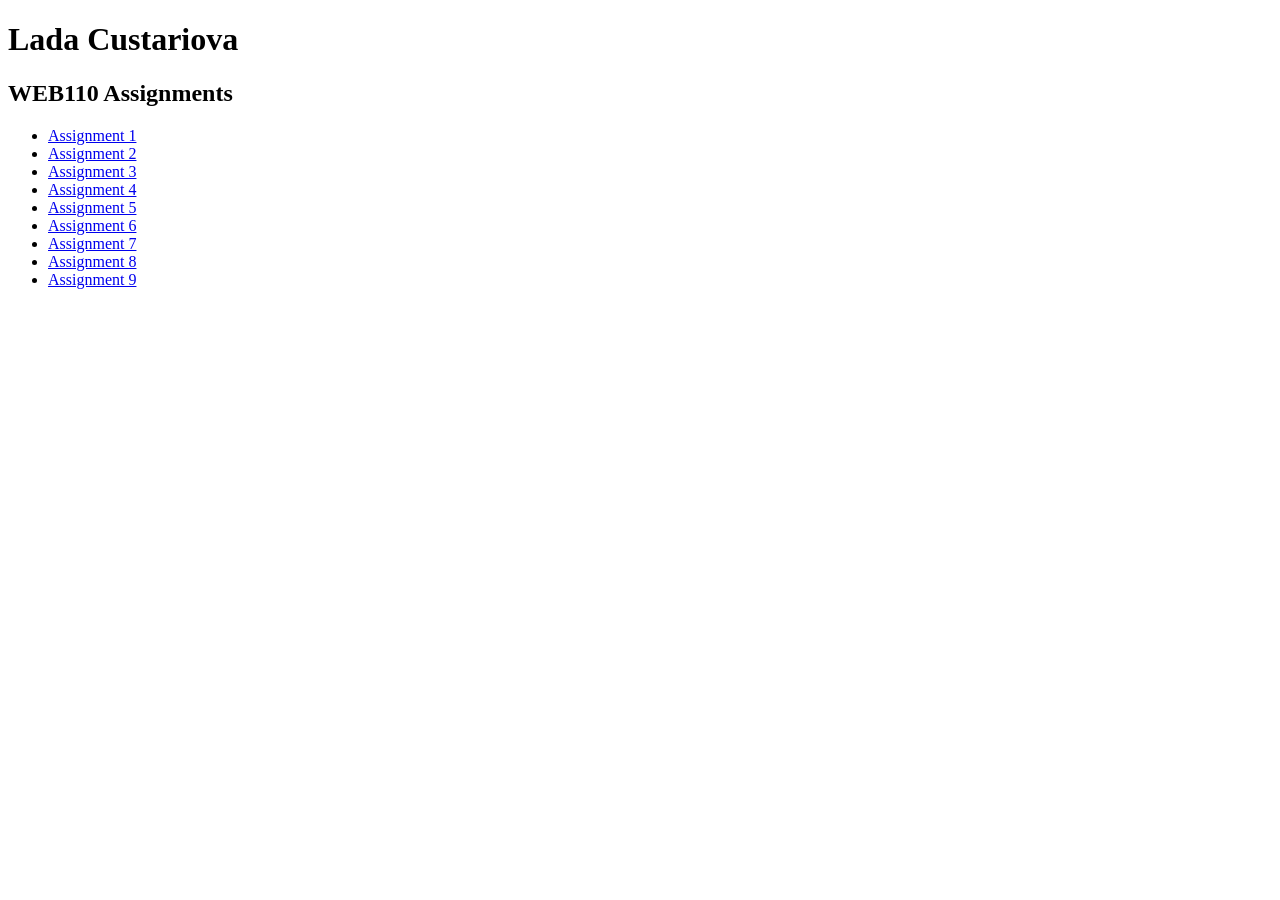
==== web110/index.html @ 16774cfe "Add homepage and WEB110 assignment links" ====
<!DOCTYPE html>
<html lang="en">
<head>
    <meta charset="UTF-8">
    <meta name="viewport" content="width=device-width, initial-scale=1.0">
    <title>WEB110 Assignments | Lada Custariova</title>
</head>
<body>

    <h1>Lada Custariova</h1>

    <h2>WEB110 Assignments</h2>

    <ul>
        <li><a href="assignment1.html">Assignment 1</a></li>
        <li><a href="assignment2.html">Assignment 2</a></li>
        <li><a href="assignment3.html">Assignment 3</a></li>
        <li><a href="assignment4.html">Assignment 4</a></li>
        <li><a href="assignment5.html">Assignment 5</a></li>
        <li><a href="assignment6.html">Assignment 6</a></li>
        <li><a href="assignment7.html">Assignment 7</a></li>
        <li><a href="assignment8.html">Assignment 8</a></li>
        <li><a href="assignment9.html">Assignment 9</a></li>
    </ul>

</body>
</html>
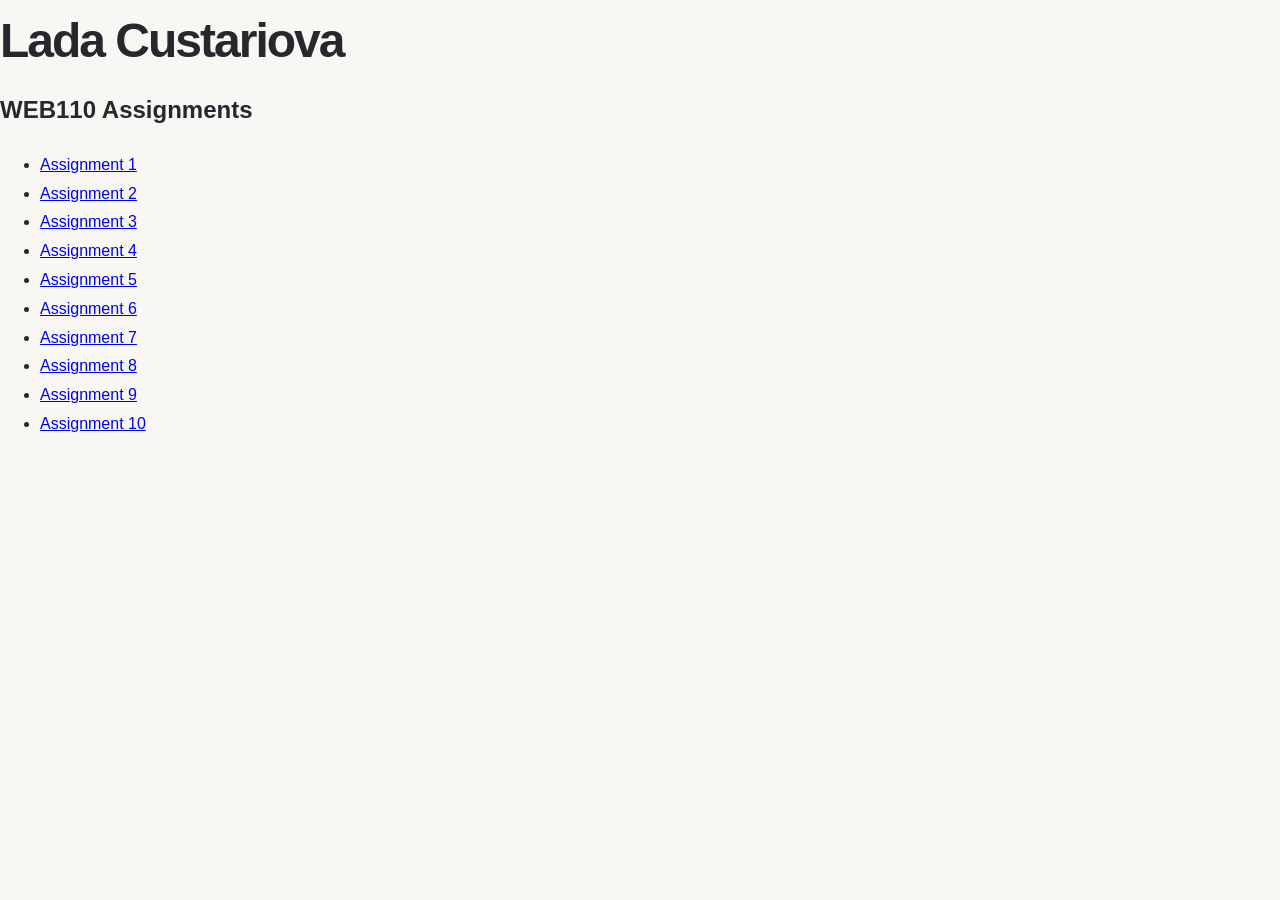
==== commit 5983f93e: "Complete Assignment 10 - CSS Styling" ====
--- a/web110/index.html
+++ b/web110/index.html
@@ -5,6 +5,7 @@
     <meta charset="UTF-8">
     <meta name="viewport" content="width=device-width, initial-scale=1.0">
     <title>WEB110 Assignments | Lada Custariova</title>
+    <link rel="stylesheet" href="style.css">
 </head>
 <body>
 
@@ -22,6 +23,7 @@
         <li><a href="assignment7.html">Assignment 7</a></li>
         <li><a href="assignment8.html">Assignment 8</a></li>
         <li><a href="assignment9.html">Assignment 9</a></li>
+        <li><a href="assignment10.html">Assignment 10</a></li>
     </ul>
 
 </body>
--- a/web110/style.css
+++ b/web110/style.css
@@ -0,0 +1,28 @@
+
+* {
+    box-sizing: border-box;
+}
+
+body {
+    margin: 0;
+    background-color: #f8f7f4;
+    color: #27272d;
+    font-family: Arial, Helvetica, sans-serif;
+    line-height: 1.8;
+}
+
+h1 {
+    margin: 15px 0;
+    font-size: 48px;
+    font-weight: 700;
+    letter-spacing: -2px;
+    line-height: 1.1;
+    color: #27272d;
+}
+
+p {
+    margin: 0 0 20px;
+    color: #55545b;
+    font-size: 16px;
+    line-height: 1.9;
+}
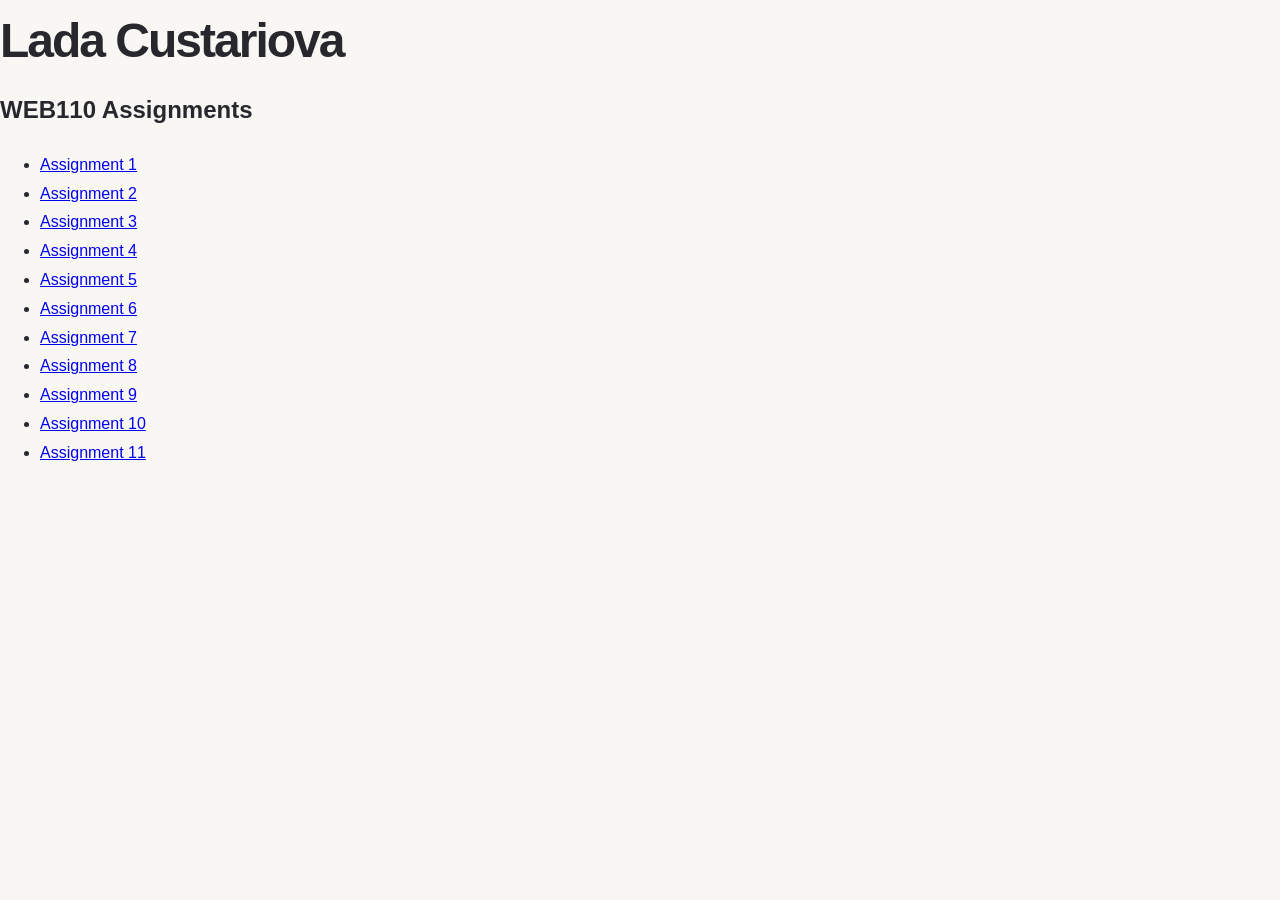
==== commit e55647a2: "Complete Assignment 11 - Graphics and Multimedia" ====
--- a/web110/index.html
+++ b/web110/index.html
@@ -24,6 +24,7 @@
         <li><a href="assignment8.html">Assignment 8</a></li>
         <li><a href="assignment9.html">Assignment 9</a></li>
         <li><a href="assignment10.html">Assignment 10</a></li>
+        <li><a href="assignment11.html">Assignment 11</a></li>
     </ul>
 
 </body>
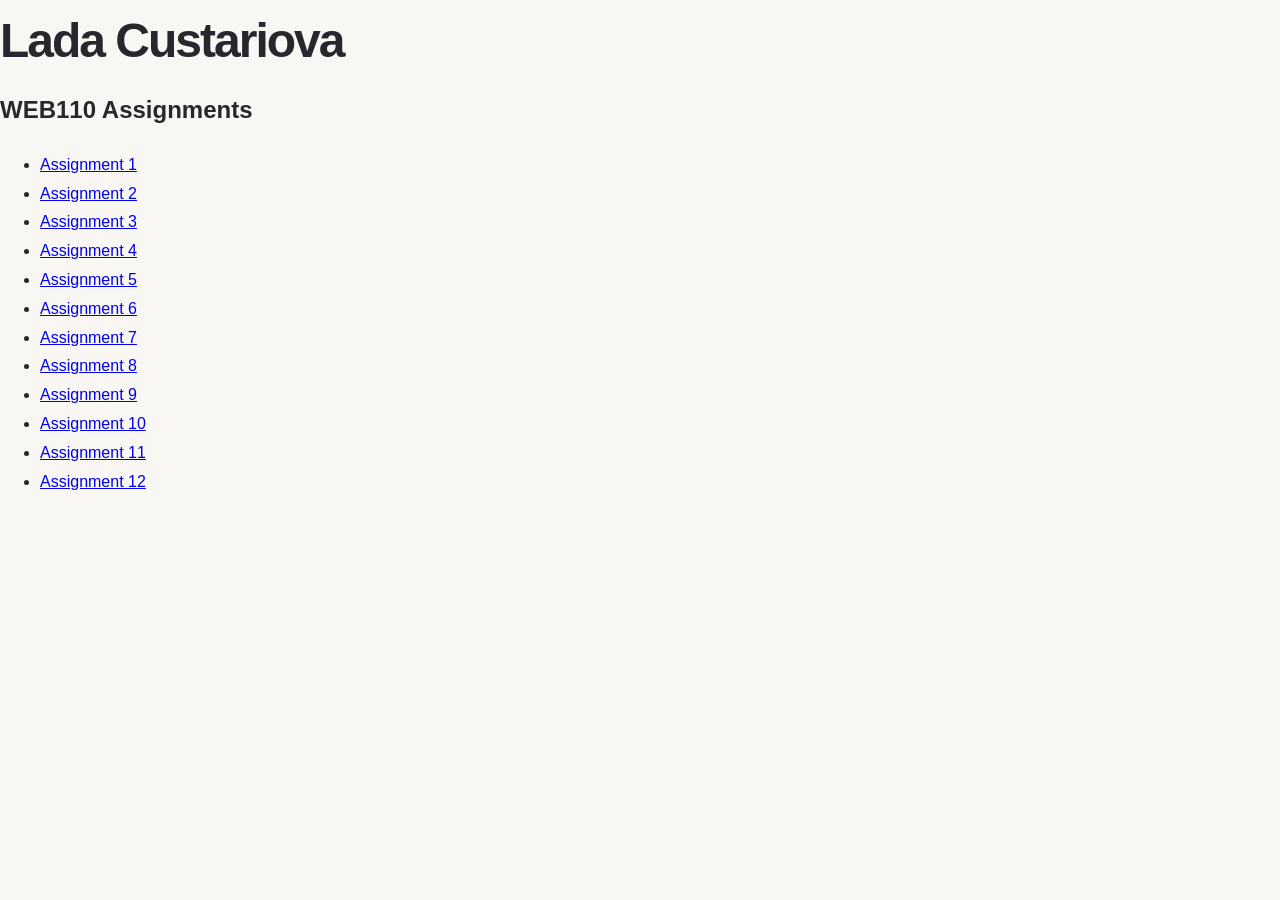
==== commit 82d7bc34: "Add Assignment 12 with JavaScript and Canvas examples" ====
--- a/web110/index.html
+++ b/web110/index.html
@@ -25,6 +25,7 @@
         <li><a href="assignment9.html">Assignment 9</a></li>
         <li><a href="assignment10.html">Assignment 10</a></li>
         <li><a href="assignment11.html">Assignment 11</a></li>
+        <li><a href="assignment12.html">Assignment 12</a></li>
     </ul>
 
 </body>
--- a/web110/style.css
+++ b/web110/style.css
@@ -26,3 +26,217 @@
     font-size: 16px;
     line-height: 1.9;
 }
+
+/* ASSIGNMENT 12 - JAVASCRIPT */
+
+.assignment12 .container {
+    max-width: 900px;
+    margin: 0 auto;
+    padding: 80px 35px 100px;
+}
+
+.assignment12 header {
+    padding-bottom: 45px;
+    border-bottom: 1px solid #dcd9d5;
+}
+
+.assignment12 .eyebrow {
+    color: #806f99;
+    font-size: 12px;
+    font-weight: 700;
+    letter-spacing: 3px;
+    text-transform: uppercase;
+}
+
+.assignment12 h1 {
+    margin: 15px 0;
+    font-size: clamp(42px, 7vw, 68px);
+    font-weight: 700;
+    letter-spacing: -3px;
+    line-height: 1.1;
+}
+
+.assignment12 .accent {
+    color: #907aa8;
+}
+
+.assignment12 .subtitle {
+    color: #77757b;
+    font-size: 17px;
+    margin-top: 18px;
+}
+
+.assignment12 section {
+    padding: 45px 0;
+    border-bottom: 1px solid #dcd9d5;
+}
+
+.assignment12 .section-label {
+    display: block;
+    color: #907aa8;
+    font-size: 13px;
+    font-weight: bold;
+    letter-spacing: 2px;
+    margin-bottom: 12px;
+}
+
+.assignment12 h2 {
+    margin: 0 0 22px;
+    font-size: 28px;
+    font-weight: 600;
+    letter-spacing: -0.7px;
+    line-height: 1.3;
+}
+
+.assignment12 h3 {
+    color: #55545b;
+    font-size: 19px;
+    margin: 30px 0 15px;
+}
+
+.assignment12 p {
+    margin: 0 0 20px;
+    color: #55545b;
+    font-size: 16px;
+    line-height: 1.9;
+}
+
+/* INTERACTIVE DEMOS */
+
+.assignment12 .demo-box {
+    background: #ffffff;
+    border: 1px solid #e6e0e8;
+    border-radius: 12px;
+    padding: 32px;
+    margin: 25px 0;
+}
+
+.assignment12 .demo-box h2 {
+    color: #806f99;
+    margin-bottom: 10px;
+}
+
+.assignment12 .demo-box h3 {
+    margin-top: 0;
+}
+
+.assignment12 .demo-note {
+    color: #99959d;
+    font-size: 13px;
+    margin: 15px 0 0;
+}
+
+.assignment12 .button-group {
+    display: flex;
+    flex-wrap: wrap;
+    gap: 12px;
+    margin: 20px 0;
+}
+
+.assignment12 button {
+    background: #806f99;
+    color: white;
+    padding: 12px 20px;
+    border: none;
+    border-radius: 6px;
+    font-family: Arial, sans-serif;
+    font-size: 14px;
+    font-weight: 600;
+    cursor: pointer;
+    transition: background 0.2s;
+}
+
+.assignment12 button:hover {
+    background: #665579;
+}
+
+.assignment12 button:focus-visible {
+    outline: 3px solid #c0acd2;
+    outline-offset: 3px;
+}
+
+.assignment12 .secondary-button {
+    background: #eeeaf1;
+    color: #61516f;
+}
+
+.assignment12 .secondary-button:hover {
+    background: #ded6e5;
+}
+
+/* LIGHT BULB */
+
+.assignment12 .bulb-demo {
+    text-align: center;
+}
+
+.assignment12 .bulb-demo img {
+    display: block;
+    width: 100px;
+    height: 180px;
+    object-fit: contain;
+    margin: 0 auto 25px;
+}
+
+.assignment12 .bulb-demo .button-group {
+    justify-content: center;
+}
+
+/* CANVAS */
+
+.assignment12 .canvas-box {
+    text-align: center;
+}
+
+.assignment12 canvas {
+    display: block;
+    width: 100%;
+    max-width: 700px;
+    height: auto;
+    margin: 0 auto 25px;
+    background: #faf8fb;
+    border: 1px solid #eee9f1;
+    border-radius: 8px;
+}
+
+/* FOOTER */
+
+.assignment12 footer {
+    margin-top: 35px;
+    color: #99959d;
+    font-size: 12px;
+    letter-spacing: 1px;
+}
+
+/* MOBILE */
+
+@media (max-width: 600px) {
+    .assignment12 .container {
+        padding: 45px 22px 65px;
+    }
+
+    .assignment12 h1 {
+        letter-spacing: -2px;
+    }
+
+    .assignment12 h2 {
+        font-size: 24px;
+    }
+
+    .assignment12 .demo-box {
+        padding: 20px;
+    }
+
+    .assignment12 .button-group {
+        gap: 10px;
+    }
+
+    .assignment12 button {
+        padding: 11px 15px;
+    }
+
+    .assignment12 .date-row {
+        flex-direction: column;
+        gap: 5px;
+    }
+}
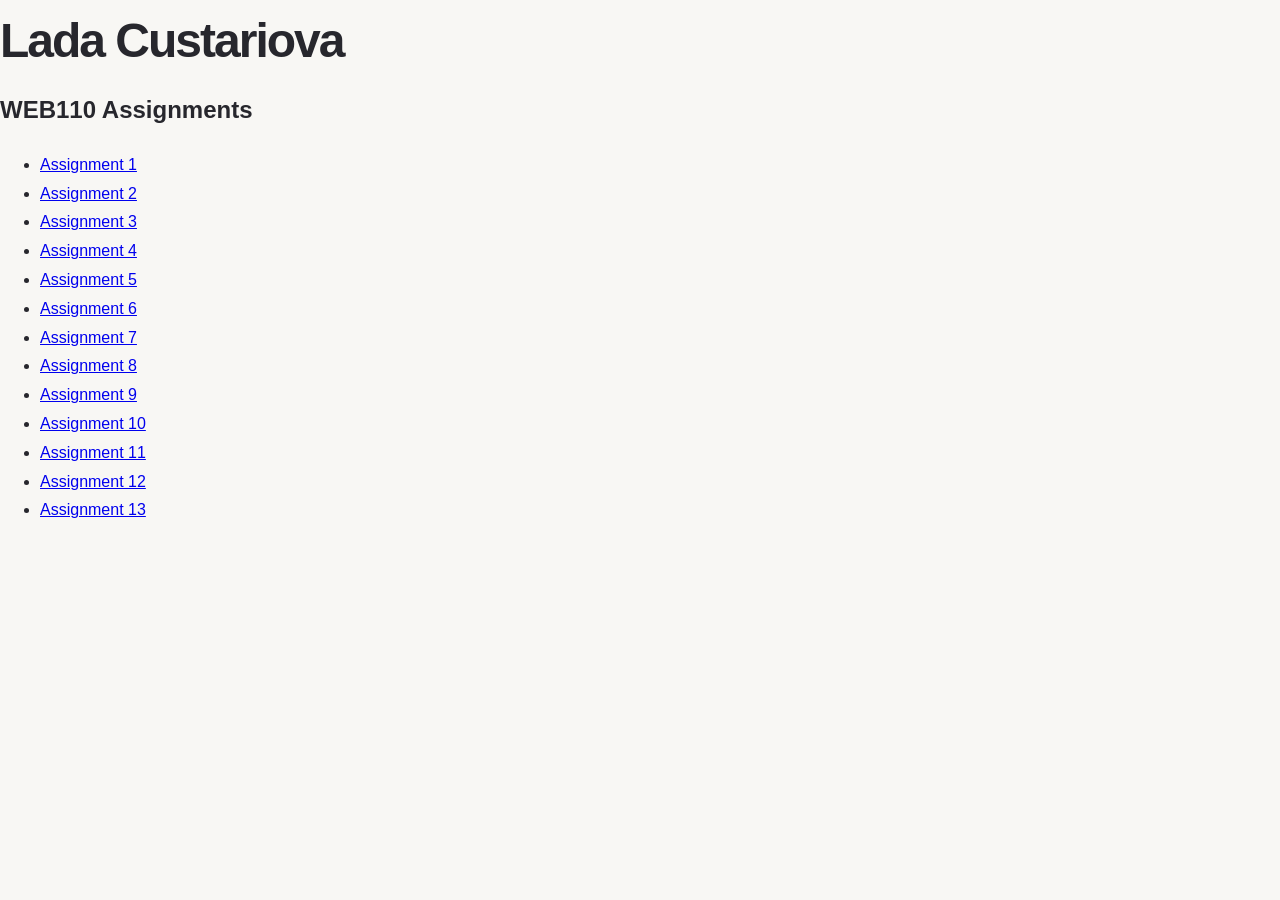
==== commit ca30a10b: "Add Assignment 13 SQL database project" ====
--- a/web110/index.html
+++ b/web110/index.html
@@ -26,6 +26,8 @@
         <li><a href="assignment10.html">Assignment 10</a></li>
         <li><a href="assignment11.html">Assignment 11</a></li>
         <li><a href="assignment12.html">Assignment 12</a></li>
+        <li><a href="assignment13.html">Assignment 13</a></li>
+
     </ul>
 
 </body>
--- a/web110/style.css
+++ b/web110/style.css
@@ -240,3 +240,273 @@
         gap: 5px;
     }
 }
+
+/* ASSIGNMENT 13 */
+
+.assignment13 .container {
+    max-width: 900px;
+    margin: 0 auto;
+    padding: 80px 35px 100px;
+}
+
+.assignment13 header {
+    padding-bottom: 45px;
+    border-bottom: 1px solid #dcd9d5;
+}
+
+.assignment13 .eyebrow {
+    color: #806f99;
+    font-size: 12px;
+    font-weight: 700;
+    letter-spacing: 3px;
+}
+
+.assignment13 h1 {
+    font-size: clamp(42px, 7vw, 68px);
+    letter-spacing: -3px;
+}
+
+.assignment13 .accent {
+    color: #907aa8;
+}
+
+.assignment13 .subtitle {
+    color: #77757b;
+    font-size: 17px;
+}
+
+.assignment13 section {
+    padding: 45px 0;
+    border-bottom: 1px solid #dcd9d5;
+}
+
+.assignment13 .section-label {
+    display: block;
+    color: #907aa8;
+    font-size: 13px;
+    font-weight: bold;
+    letter-spacing: 2px;
+    margin-bottom: 12px;
+}
+
+.assignment13 h2 {
+    font-size: 28px;
+    margin: 0 0 22px;
+    letter-spacing: -0.7px;
+}
+
+.assignment13 h3 {
+    font-size: 19px;
+    color: #55545b;
+    margin: 30px 0 15px;
+}
+
+.assignment13 p {
+    color: #55545b;
+    font-size: 16px;
+    line-height: 1.9;
+}
+
+/* SQL STATEMENTS */
+
+.assignment13 .sql-heading {
+    display: grid;
+    grid-template-columns: 55% 45%;
+    padding: 15px;
+    background: #806f99;
+    color: white;
+    border-radius: 7px 7px 0 0;
+    font-size: 14px;
+}
+
+.assignment13 .sql-grid {
+    list-style: none;
+    margin: 0 0 35px;
+    padding: 0;
+    border: 1px solid #e6e0e8;
+    border-top: none;
+    border-radius: 0 0 7px 7px;
+    overflow: hidden;
+}
+
+.assignment13 .sql-grid li {
+    display: grid;
+    grid-template-columns: 55% 45%;
+    border-bottom: 1px solid #e6e0e8;
+}
+
+.assignment13 .sql-grid li:last-child {
+    border-bottom: none;
+}
+
+.assignment13 .sql-grid li:nth-child(even) {
+    background: #f2edf5;
+}
+
+.assignment13 .sql-grid code,
+.assignment13 .sql-grid span {
+    padding: 16px;
+    font-size: 13px;
+    line-height: 1.7;
+    overflow-wrap: anywhere;
+}
+
+.assignment13 .sql-grid code {
+    white-space: pre-line;
+    font-family: Consolas, Monaco, monospace;
+    color: #685477;
+    border-right: 1px solid #e6e0e8;
+}
+
+/* DATABASE EDITOR */
+
+.assignment13 .db-panel {
+    background: white;
+    border: 1px solid #e6e0e8;
+    border-radius: 12px;
+    padding: 30px;
+    margin: 25px 0;
+}
+
+.assignment13 label {
+    display: block;
+    margin: 15px 0 8px;
+    font-size: 13px;
+    font-weight: bold;
+    color: #55545b;
+}
+
+.assignment13 textarea,
+.assignment13 select {
+    width: 100%;
+    padding: 14px;
+    border: 1px solid #d5cedb;
+    border-radius: 7px;
+    background: #fcfbfd;
+    color: #27272d;
+    font: 14px/1.7 Consolas, monospace;
+}
+
+.assignment13 .button-group {
+    display: flex;
+    flex-wrap: wrap;
+    gap: 12px;
+    margin: 18px 0;
+}
+
+.assignment13 button {
+    background: #806f99;
+    color: white;
+    border: none;
+    border-radius: 6px;
+    padding: 12px 20px;
+    font: 600 14px Arial, sans-serif;
+    cursor: pointer;
+}
+
+.assignment13 button:hover {
+    background: #665579;
+}
+
+.assignment13 button:disabled {
+    opacity: 0.5;
+    cursor: not-allowed;
+}
+
+.assignment13 .secondary-button {
+    background: #eeeaf1;
+    color: #61516f;
+}
+
+.assignment13 .secondary-button:hover {
+    background: #ded6e5;
+}
+
+.assignment13 button:focus-visible,
+.assignment13 textarea:focus-visible,
+.assignment13 select:focus-visible {
+    outline: 3px solid #c2afd5;
+    outline-offset: 2px;
+}
+
+.assignment13 #sqlStatus {
+    margin-top: 20px;
+    padding: 12px;
+    background: #f7f4f9;
+    border-left: 3px solid #907aa8;
+    font-size: 14px;
+}
+
+.assignment13 .small-note {
+    font-size: 13px;
+    color: #77757b;
+}
+
+/* RESULT TABLE */
+
+.assignment13 .table-scroll {
+    overflow-x: auto;
+    margin: 20px 0;
+}
+
+.assignment13 table {
+    width: 100%;
+    border-collapse: collapse;
+    background: white;
+    font-size: 14px;
+}
+
+.assignment13 th {
+    background: #806f99;
+    color: white;
+    text-align: left;
+    padding: 13px;
+}
+
+.assignment13 td {
+    padding: 12px;
+    border-bottom: 1px solid #e6e0e8;
+}
+
+.assignment13 tbody tr:nth-child(even) {
+    background: #faf8fb;
+}
+
+.assignment13 footer {
+    margin-top: 35px;
+    color: #99959d;
+    font-size: 12px;
+    letter-spacing: 1px;
+}
+
+/* MOBILE */
+
+@media (max-width: 600px) {
+    .assignment13 .container {
+        padding: 45px 22px 65px;
+    }
+
+    .assignment13 h2 {
+        font-size: 24px;
+    }
+
+    .assignment13 .db-panel {
+        padding: 20px;
+    }
+
+    .assignment13 .sql-grid li,
+    .assignment13 .sql-heading {
+        grid-template-columns: 1fr;
+    }
+
+    .assignment13 .sql-heading strong:last-child {
+        display: none;
+    }
+
+    .assignment13 .sql-grid code {
+        border-right: none;
+        border-bottom: 1px solid #e6e0e8;
+    }
+}
+
+
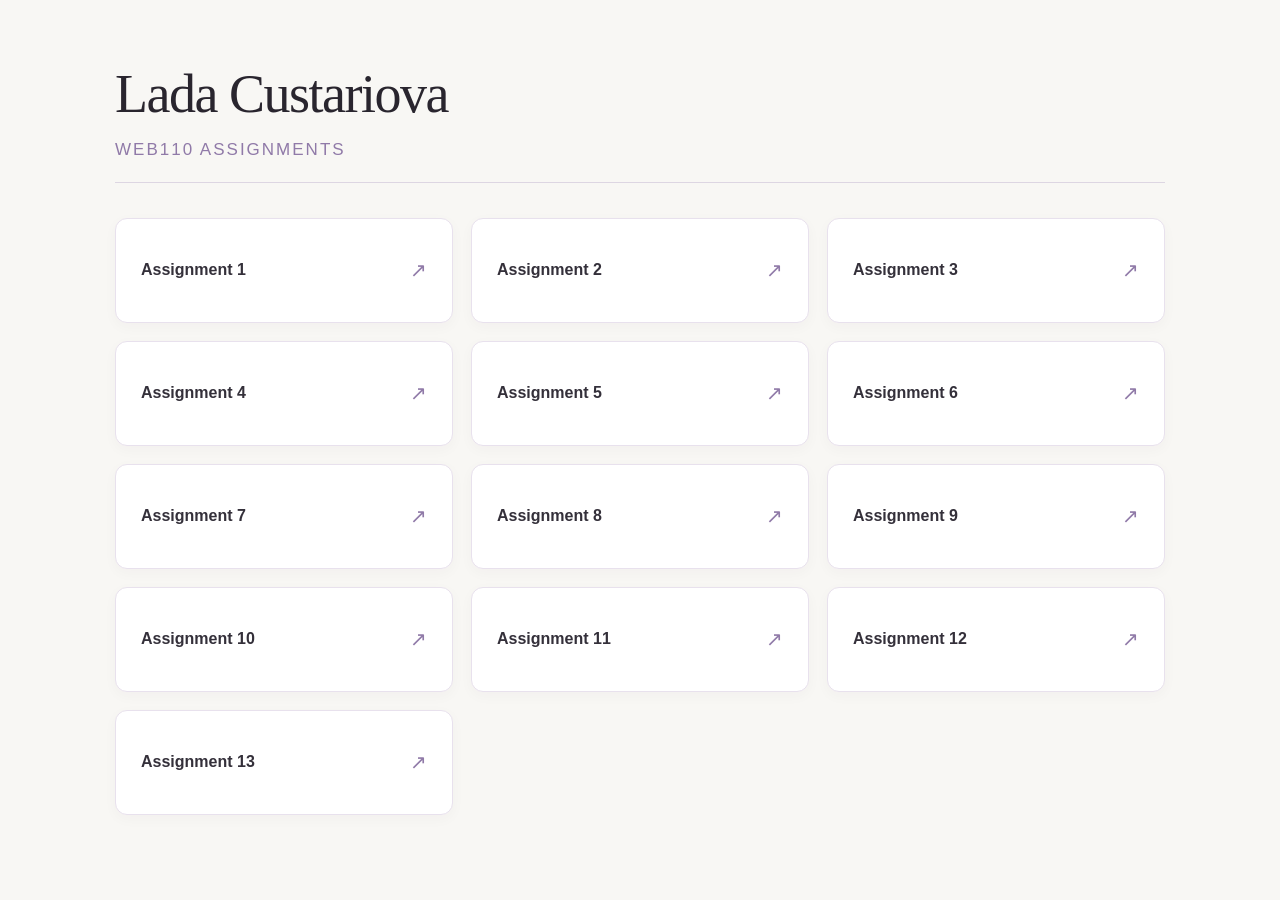
==== commit 92a2b0f4: "Update WEB110 homepage design" ====
--- a/web110/index.html
+++ b/web110/index.html
@@ -1,4 +1,3 @@
-
 <!DOCTYPE html>
 <html lang="en">
 <head>
@@ -7,7 +6,7 @@
     <title>WEB110 Assignments | Lada Custariova</title>
     <link rel="stylesheet" href="style.css">
 </head>
-<body>
+<body class="web110-home">
 
     <h1>Lada Custariova</h1>
 
--- a/web110/style.css
+++ b/web110/style.css
@@ -1,3 +1,149 @@
+/* WEB110 HOME PAGE */
+
+body.web110-home {
+    margin: 0;
+    padding: 65px 30px;
+    background: #f8f7f4;
+    font-family: Arial, sans-serif;
+    color: #29252e;
+    line-height: 1.6;
+}
+
+/* PAGE LAYOUT */
+
+.web110-home {
+    box-sizing: border-box;
+}
+
+.web110-home *,
+.web110-home *::before,
+.web110-home *::after {
+    box-sizing: border-box;
+}
+
+/* MAIN TITLE */
+
+.web110-home h1 {
+    max-width: 1050px;
+    margin: 0 auto 12px;
+    font-family: Georgia, serif;
+    font-size: clamp(36px, 6vw, 54px);
+    font-weight: normal;
+    letter-spacing: -1.5px;
+    color: #29252e;
+}
+
+/* SECTION HEADING */
+
+.web110-home h2 {
+    max-width: 1050px;
+    margin: 0 auto 35px;
+    padding-bottom: 18px;
+    font-size: 17px;
+    font-weight: 500;
+    letter-spacing: 2px;
+    text-transform: uppercase;
+    color: #907aa8;
+    border-bottom: 1px solid #ddd6e2;
+}
+
+/* ASSIGNMENTS GRID */
+
+.web110-home ul {
+    list-style: none;
+    max-width: 1050px;
+    margin: 0 auto;
+    padding: 0;
+
+    display: grid;
+    grid-template-columns: repeat(3, minmax(0, 1fr));
+    gap: 18px;
+}
+
+/* ASSIGNMENT CARDS */
+
+.web110-home ul li {
+    margin: 0;
+    padding: 0;
+}
+
+.web110-home ul li a {
+    display: flex;
+    align-items: center;
+    justify-content: space-between;
+    min-height: 105px;
+    padding: 25px;
+
+    background: #ffffff;
+    border: 1px solid #e8e1ed;
+    border-radius: 12px;
+
+    color: #34303a;
+    text-decoration: none;
+    font-size: 16px;
+    font-weight: 600;
+
+    box-shadow: 0 4px 14px rgba(50, 35, 65, 0.03);
+
+    transition:
+        transform 0.25s ease,
+        box-shadow 0.25s ease,
+        border-color 0.25s ease;
+}
+
+/* SMALL ARROW */
+
+.web110-home ul li a::after {
+    content: "↗";
+    font-size: 20px;
+    font-weight: normal;
+    color: #907aa8;
+    margin-left: 12px;
+}
+
+/* HOVER EFFECT */
+
+.web110-home ul li a:hover {
+    transform: translateY(-5px);
+    border-color: #b8a4c7;
+    box-shadow: 0 12px 25px rgba(80, 60, 100, 0.10);
+    color: #806f99;
+}
+
+/* KEYBOARD ACCESSIBILITY */
+
+.web110-home ul li a:focus-visible {
+    outline: 3px solid #b8a4c7;
+    outline-offset: 3px;
+}
+
+/* TABLETS */
+
+@media (max-width: 850px) {
+    .web110-home ul {
+        grid-template-columns: repeat(2, minmax(0, 1fr));
+    }
+}
+
+/* MOBILE */
+
+@media (max-width: 550px) {
+    body.web110-home {
+        padding: 40px 20px;
+    }
+
+    .web110-home ul {
+        grid-template-columns: 1fr;
+    }
+
+    .web110-home ul li a {
+        min-height: 80px;
+    }
+
+    .web110-home h2 {
+        margin-bottom: 25px;
+    }
+}
 
 * {
     box-sizing: border-box;
